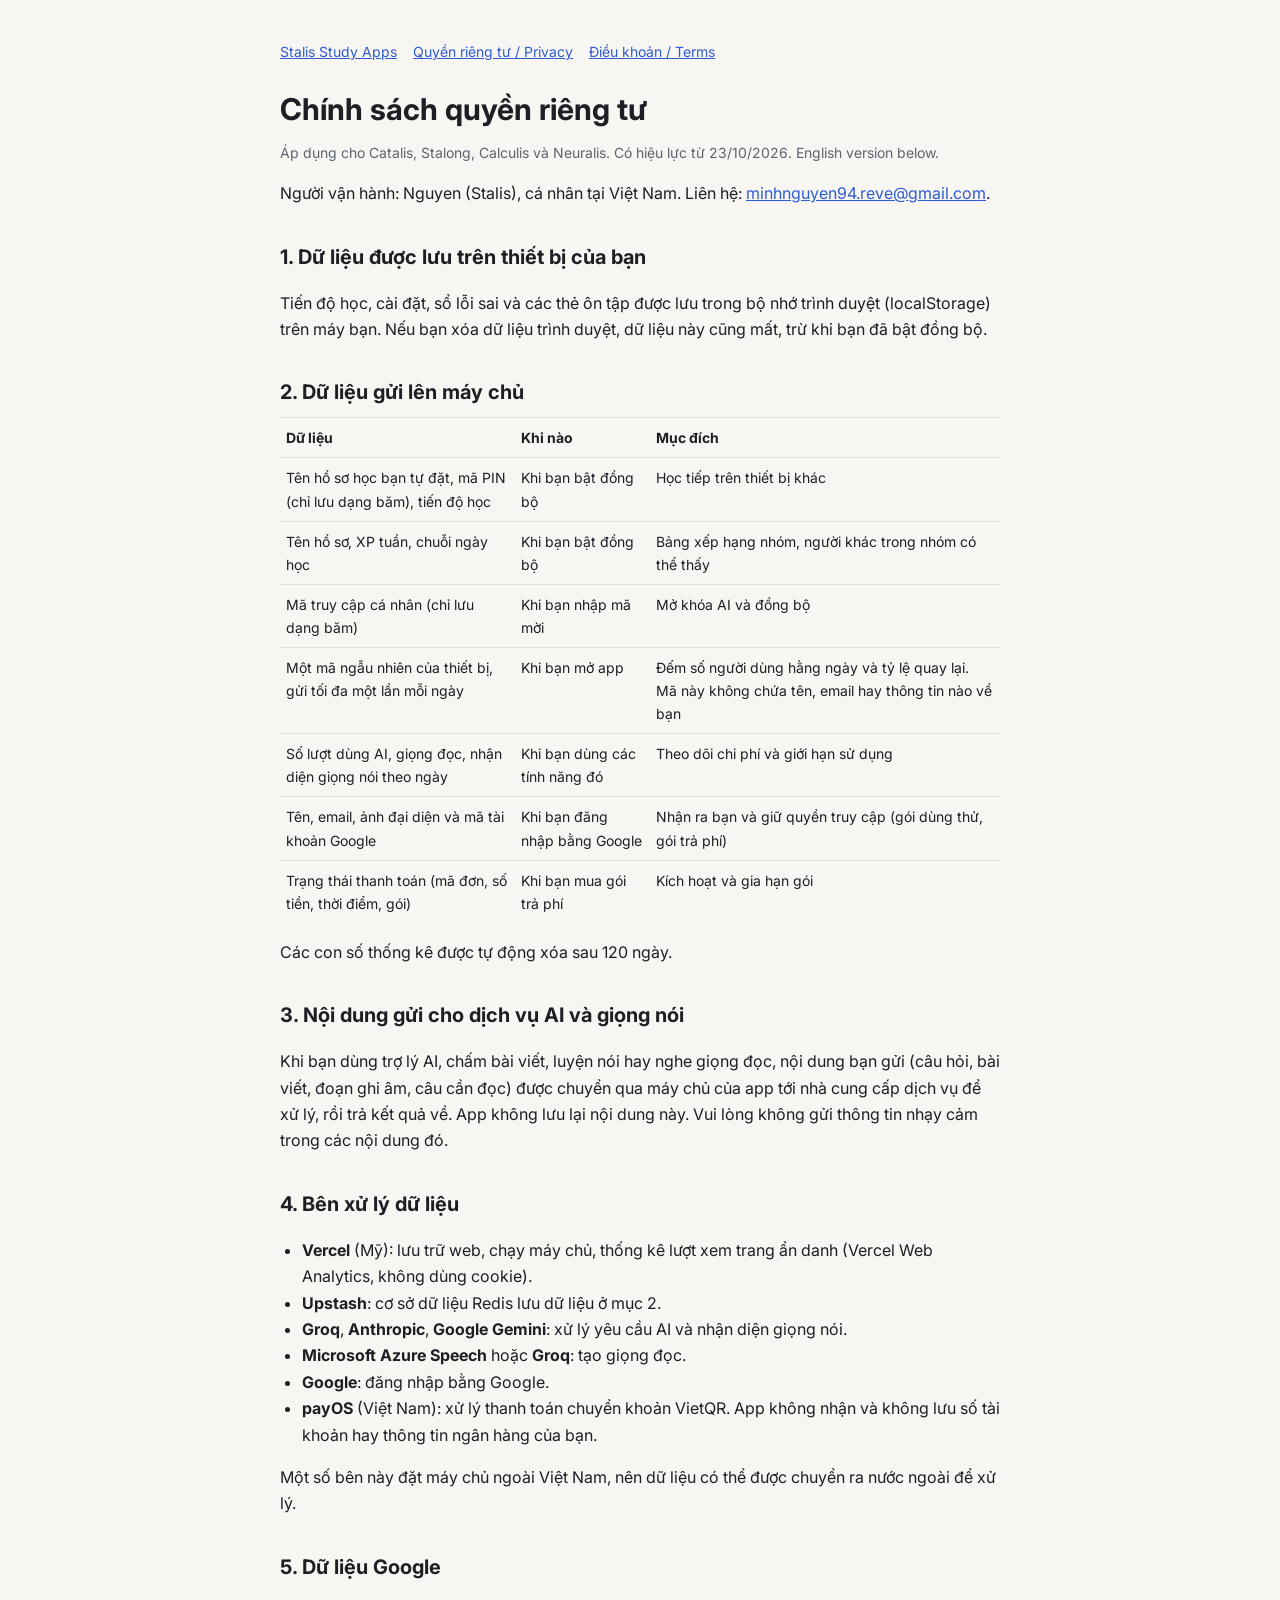
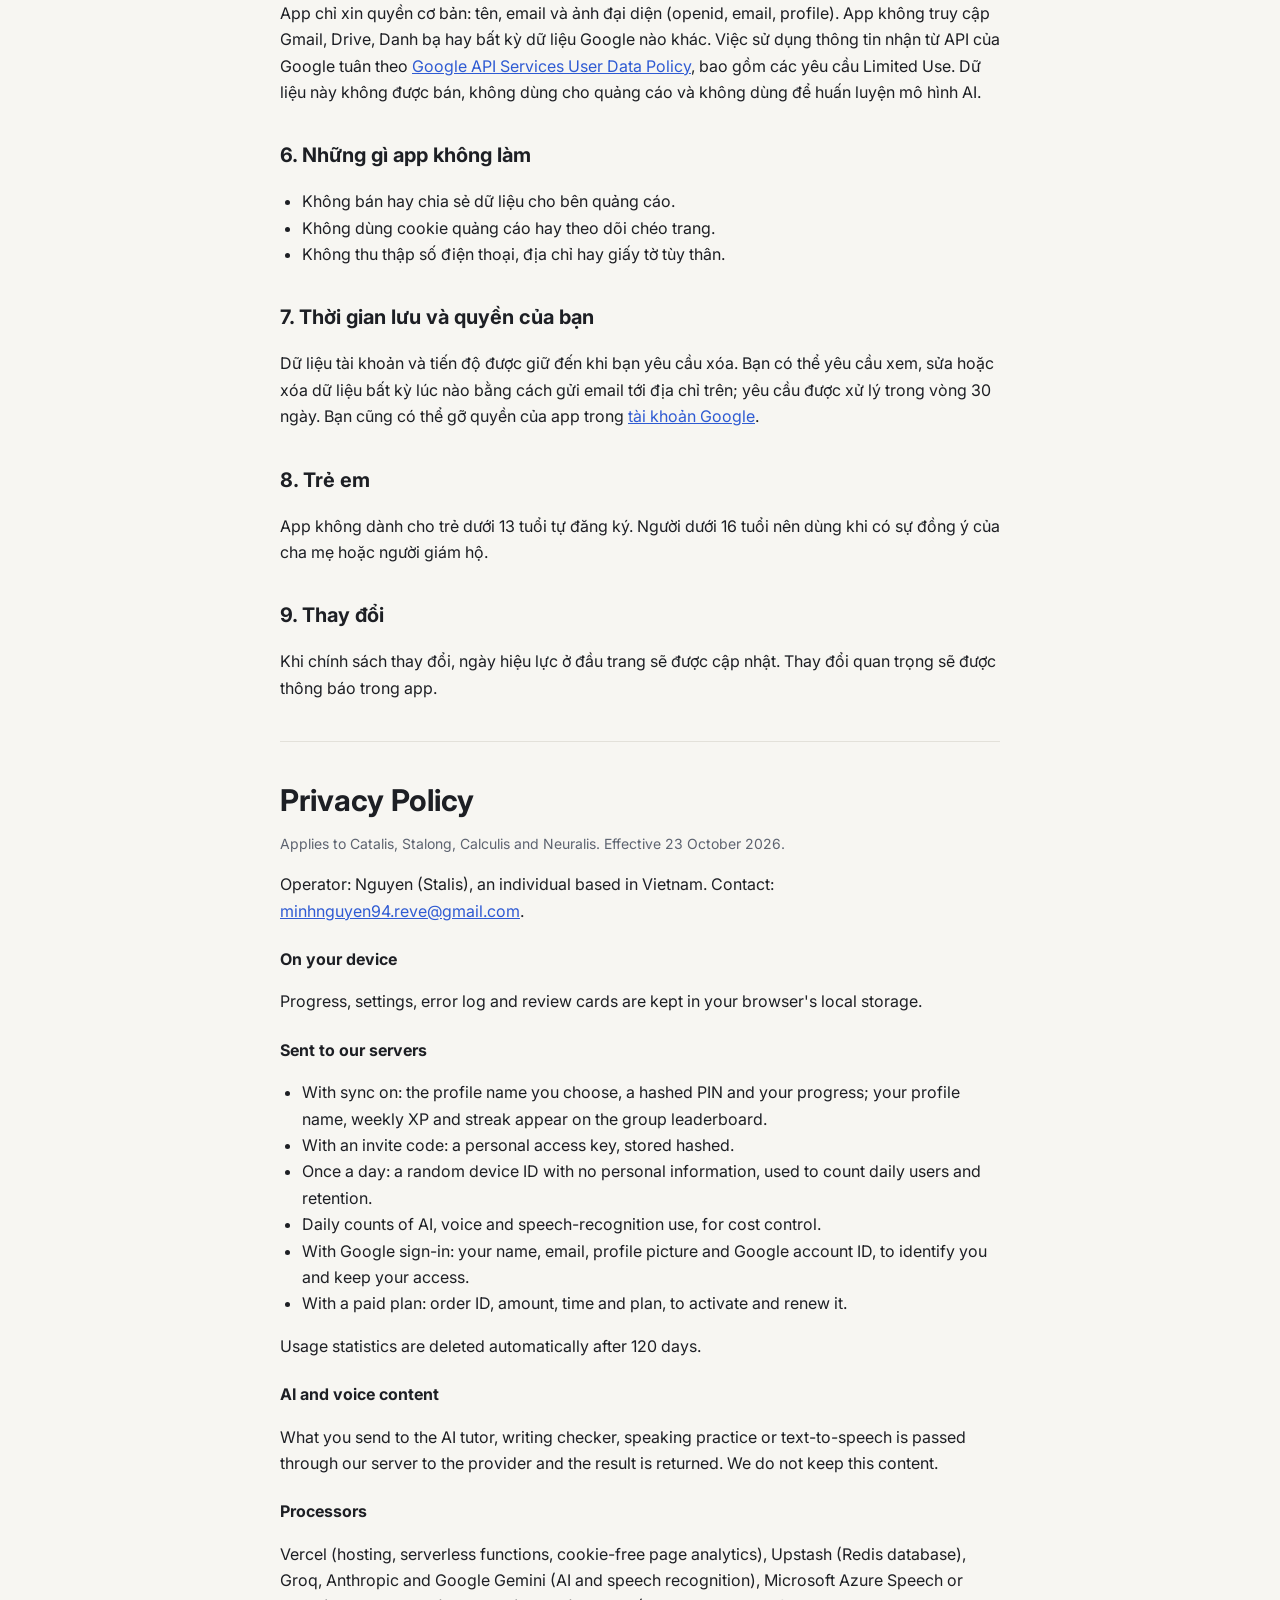
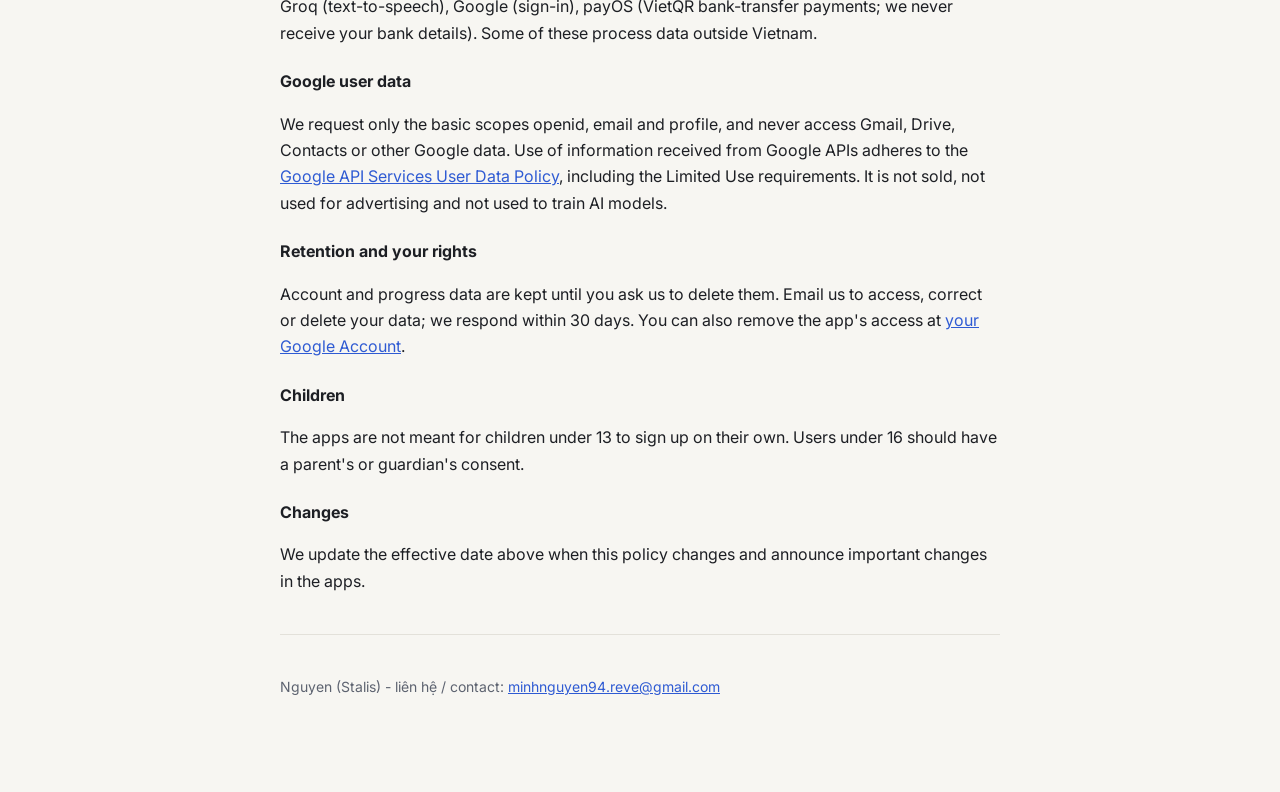
==== legal-site/privacy.html @ 17dfc668 "Google sign-in: accounts that keep AI and sync access on every device - api/auth.js verifies the Goo" ====
<!doctype html><html lang="vi"><head><title>Privacy Policy - Stalis Study Apps</title><meta name="description" content="Chính sách quyền riêng tư của Catalis, Stalong, Calculis và Neuralis."><meta charset="utf-8"><meta name="viewport" content="width=device-width,initial-scale=1">
<link href="https://fonts.googleapis.com/css2?family=Inter:wght@400;600;700&display=swap" rel="stylesheet">
<style>
:root{--bg:#f7f6f2;--fg:#1d1f24;--muted:#5d6370;--line:#e3e1da;--card:#fff;--accent:#2f5bd3}
@media (prefers-color-scheme:dark){:root{--bg:#121418;--fg:#e9eaee;--muted:#a3a9b6;--line:#2a2e36;--card:#1a1d23;--accent:#8fb0ff}}
*{box-sizing:border-box}body{margin:0;background:var(--bg);color:var(--fg);font:16px/1.65 Inter,system-ui,-apple-system,sans-serif}
main{max-width:760px;margin:0 auto;padding:40px 20px 80px}h1{font-size:30px;line-height:1.2;margin:0 0 6px}h2{font-size:20px;margin:34px 0 8px}h3{font-size:16px;margin:22px 0 6px}
p,li{color:var(--fg)}.muted{color:var(--muted);font-size:14px}a{color:var(--accent)}ul{padding-left:22px}
nav{display:flex;gap:16px;flex-wrap:wrap;font-size:14px;margin-bottom:28px}.card{background:var(--card);border:1px solid var(--line);border-radius:14px;padding:16px 18px;margin:10px 0}
hr{border:0;border-top:1px solid var(--line);margin:40px 0}table{border-collapse:collapse;width:100%;font-size:14px}td,th{border-top:1px solid var(--line);padding:8px 6px;text-align:left;vertical-align:top}
</style>
</head><body><main><nav><a href="./">Stalis Study Apps</a><a href="privacy.html">Quyền riêng tư / Privacy</a><a href="terms.html">Điều khoản / Terms</a></nav>
<h1>Chính sách quyền riêng tư</h1>
<p class="muted">Áp dụng cho Catalis, Stalong, Calculis và Neuralis. Có hiệu lực từ 23/10/2026. English version below.</p>
<p>Người vận hành: Nguyen (Stalis), cá nhân tại Việt Nam. Liên hệ: <a href="mailto:minhnguyen94.reve@gmail.com">minhnguyen94.reve@gmail.com</a>.</p>

<h2>1. Dữ liệu được lưu trên thiết bị của bạn</h2>
<p>Tiến độ học, cài đặt, sổ lỗi sai và các thẻ ôn tập được lưu trong bộ nhớ trình duyệt (localStorage) trên máy bạn. Nếu bạn xóa dữ liệu trình duyệt, dữ liệu này cũng mất, trừ khi bạn đã bật đồng bộ.</p>

<h2>2. Dữ liệu gửi lên máy chủ</h2>
<table>
<tr><th>Dữ liệu</th><th>Khi nào</th><th>Mục đích</th></tr>
<tr><td>Tên hồ sơ học bạn tự đặt, mã PIN (chỉ lưu dạng băm), tiến độ học</td><td>Khi bạn bật đồng bộ</td><td>Học tiếp trên thiết bị khác</td></tr>
<tr><td>Tên hồ sơ, XP tuần, chuỗi ngày học</td><td>Khi bạn bật đồng bộ</td><td>Bảng xếp hạng nhóm, người khác trong nhóm có thể thấy</td></tr>
<tr><td>Mã truy cập cá nhân (chỉ lưu dạng băm)</td><td>Khi bạn nhập mã mời</td><td>Mở khóa AI và đồng bộ</td></tr>
<tr><td>Một mã ngẫu nhiên của thiết bị, gửi tối đa một lần mỗi ngày</td><td>Khi bạn mở app</td><td>Đếm số người dùng hằng ngày và tỷ lệ quay lại. Mã này không chứa tên, email hay thông tin nào về bạn</td></tr>
<tr><td>Số lượt dùng AI, giọng đọc, nhận diện giọng nói theo ngày</td><td>Khi bạn dùng các tính năng đó</td><td>Theo dõi chi phí và giới hạn sử dụng</td></tr>
<tr><td>Tên, email, ảnh đại diện và mã tài khoản Google</td><td>Khi bạn đăng nhập bằng Google</td><td>Nhận ra bạn và giữ quyền truy cập (gói dùng thử, gói trả phí)</td></tr>
<tr><td>Trạng thái thanh toán (mã đơn, số tiền, thời điểm, gói)</td><td>Khi bạn mua gói trả phí</td><td>Kích hoạt và gia hạn gói</td></tr>
</table>
<p>Các con số thống kê được tự động xóa sau 120 ngày.</p>

<h2>3. Nội dung gửi cho dịch vụ AI và giọng nói</h2>
<p>Khi bạn dùng trợ lý AI, chấm bài viết, luyện nói hay nghe giọng đọc, nội dung bạn gửi (câu hỏi, bài viết, đoạn ghi âm, câu cần đọc) được chuyển qua máy chủ của app tới nhà cung cấp dịch vụ để xử lý, rồi trả kết quả về. App không lưu lại nội dung này. Vui lòng không gửi thông tin nhạy cảm trong các nội dung đó.</p>

<h2>4. Bên xử lý dữ liệu</h2>
<ul>
<li><b>Vercel</b> (Mỹ): lưu trữ web, chạy máy chủ, thống kê lượt xem trang ẩn danh (Vercel Web Analytics, không dùng cookie).</li>
<li><b>Upstash</b>: cơ sở dữ liệu Redis lưu dữ liệu ở mục 2.</li>
<li><b>Groq</b>, <b>Anthropic</b>, <b>Google Gemini</b>: xử lý yêu cầu AI và nhận diện giọng nói.</li>
<li><b>Microsoft Azure Speech</b> hoặc <b>Groq</b>: tạo giọng đọc.</li>
<li><b>Google</b>: đăng nhập bằng Google.</li>
<li><b>payOS</b> (Việt Nam): xử lý thanh toán chuyển khoản VietQR. App không nhận và không lưu số tài khoản hay thông tin ngân hàng của bạn.</li>
</ul>
<p>Một số bên này đặt máy chủ ngoài Việt Nam, nên dữ liệu có thể được chuyển ra nước ngoài để xử lý.</p>

<h2>5. Dữ liệu Google</h2>
<p>App chỉ xin quyền cơ bản: tên, email và ảnh đại diện (openid, email, profile). App không truy cập Gmail, Drive, Danh bạ hay bất kỳ dữ liệu Google nào khác. Việc sử dụng thông tin nhận từ API của Google tuân theo <a href="https://developers.google.com/terms/api-services-user-data-policy">Google API Services User Data Policy</a>, bao gồm các yêu cầu Limited Use. Dữ liệu này không được bán, không dùng cho quảng cáo và không dùng để huấn luyện mô hình AI.</p>

<h2>6. Những gì app không làm</h2>
<ul><li>Không bán hay chia sẻ dữ liệu cho bên quảng cáo.</li><li>Không dùng cookie quảng cáo hay theo dõi chéo trang.</li><li>Không thu thập số điện thoại, địa chỉ hay giấy tờ tùy thân.</li></ul>

<h2>7. Thời gian lưu và quyền của bạn</h2>
<p>Dữ liệu tài khoản và tiến độ được giữ đến khi bạn yêu cầu xóa. Bạn có thể yêu cầu xem, sửa hoặc xóa dữ liệu bất kỳ lúc nào bằng cách gửi email tới địa chỉ trên; yêu cầu được xử lý trong vòng 30 ngày. Bạn cũng có thể gỡ quyền của app trong <a href="https://myaccount.google.com/connections">tài khoản Google</a>.</p>

<h2>8. Trẻ em</h2>
<p>App không dành cho trẻ dưới 13 tuổi tự đăng ký. Người dưới 16 tuổi nên dùng khi có sự đồng ý của cha mẹ hoặc người giám hộ.</p>

<h2>9. Thay đổi</h2>
<p>Khi chính sách thay đổi, ngày hiệu lực ở đầu trang sẽ được cập nhật. Thay đổi quan trọng sẽ được thông báo trong app.</p>

<hr>
<h1 id="en">Privacy Policy</h1>
<p class="muted">Applies to Catalis, Stalong, Calculis and Neuralis. Effective 23 October 2026.</p>
<p>Operator: Nguyen (Stalis), an individual based in Vietnam. Contact: <a href="mailto:minhnguyen94.reve@gmail.com">minhnguyen94.reve@gmail.com</a>.</p>
<h3>On your device</h3>
<p>Progress, settings, error log and review cards are kept in your browser's local storage.</p>
<h3>Sent to our servers</h3>
<ul>
<li>With sync on: the profile name you choose, a hashed PIN and your progress; your profile name, weekly XP and streak appear on the group leaderboard.</li>
<li>With an invite code: a personal access key, stored hashed.</li>
<li>Once a day: a random device ID with no personal information, used to count daily users and retention.</li>
<li>Daily counts of AI, voice and speech-recognition use, for cost control.</li>
<li>With Google sign-in: your name, email, profile picture and Google account ID, to identify you and keep your access.</li>
<li>With a paid plan: order ID, amount, time and plan, to activate and renew it.</li>
</ul>
<p>Usage statistics are deleted automatically after 120 days.</p>
<h3>AI and voice content</h3>
<p>What you send to the AI tutor, writing checker, speaking practice or text-to-speech is passed through our server to the provider and the result is returned. We do not keep this content.</p>
<h3>Processors</h3>
<p>Vercel (hosting, serverless functions, cookie-free page analytics), Upstash (Redis database), Groq, Anthropic and Google Gemini (AI and speech recognition), Microsoft Azure Speech or Groq (text-to-speech), Google (sign-in), payOS (VietQR bank-transfer payments; we never receive your bank details). Some of these process data outside Vietnam.</p>
<h3>Google user data</h3>
<p>We request only the basic scopes openid, email and profile, and never access Gmail, Drive, Contacts or other Google data. Use of information received from Google APIs adheres to the <a href="https://developers.google.com/terms/api-services-user-data-policy">Google API Services User Data Policy</a>, including the Limited Use requirements. It is not sold, not used for advertising and not used to train AI models.</p>
<h3>Retention and your rights</h3>
<p>Account and progress data are kept until you ask us to delete them. Email us to access, correct or delete your data; we respond within 30 days. You can also remove the app's access at <a href="https://myaccount.google.com/connections">your Google Account</a>.</p>
<h3>Children</h3>
<p>The apps are not meant for children under 13 to sign up on their own. Users under 16 should have a parent's or guardian's consent.</p>
<h3>Changes</h3>
<p>We update the effective date above when this policy changes and announce important changes in the apps.</p><hr><p class="muted">Nguyen (Stalis) - liên hệ / contact: <a href="mailto:minhnguyen94.reve@gmail.com">minhnguyen94.reve@gmail.com</a></p></main></body></html>
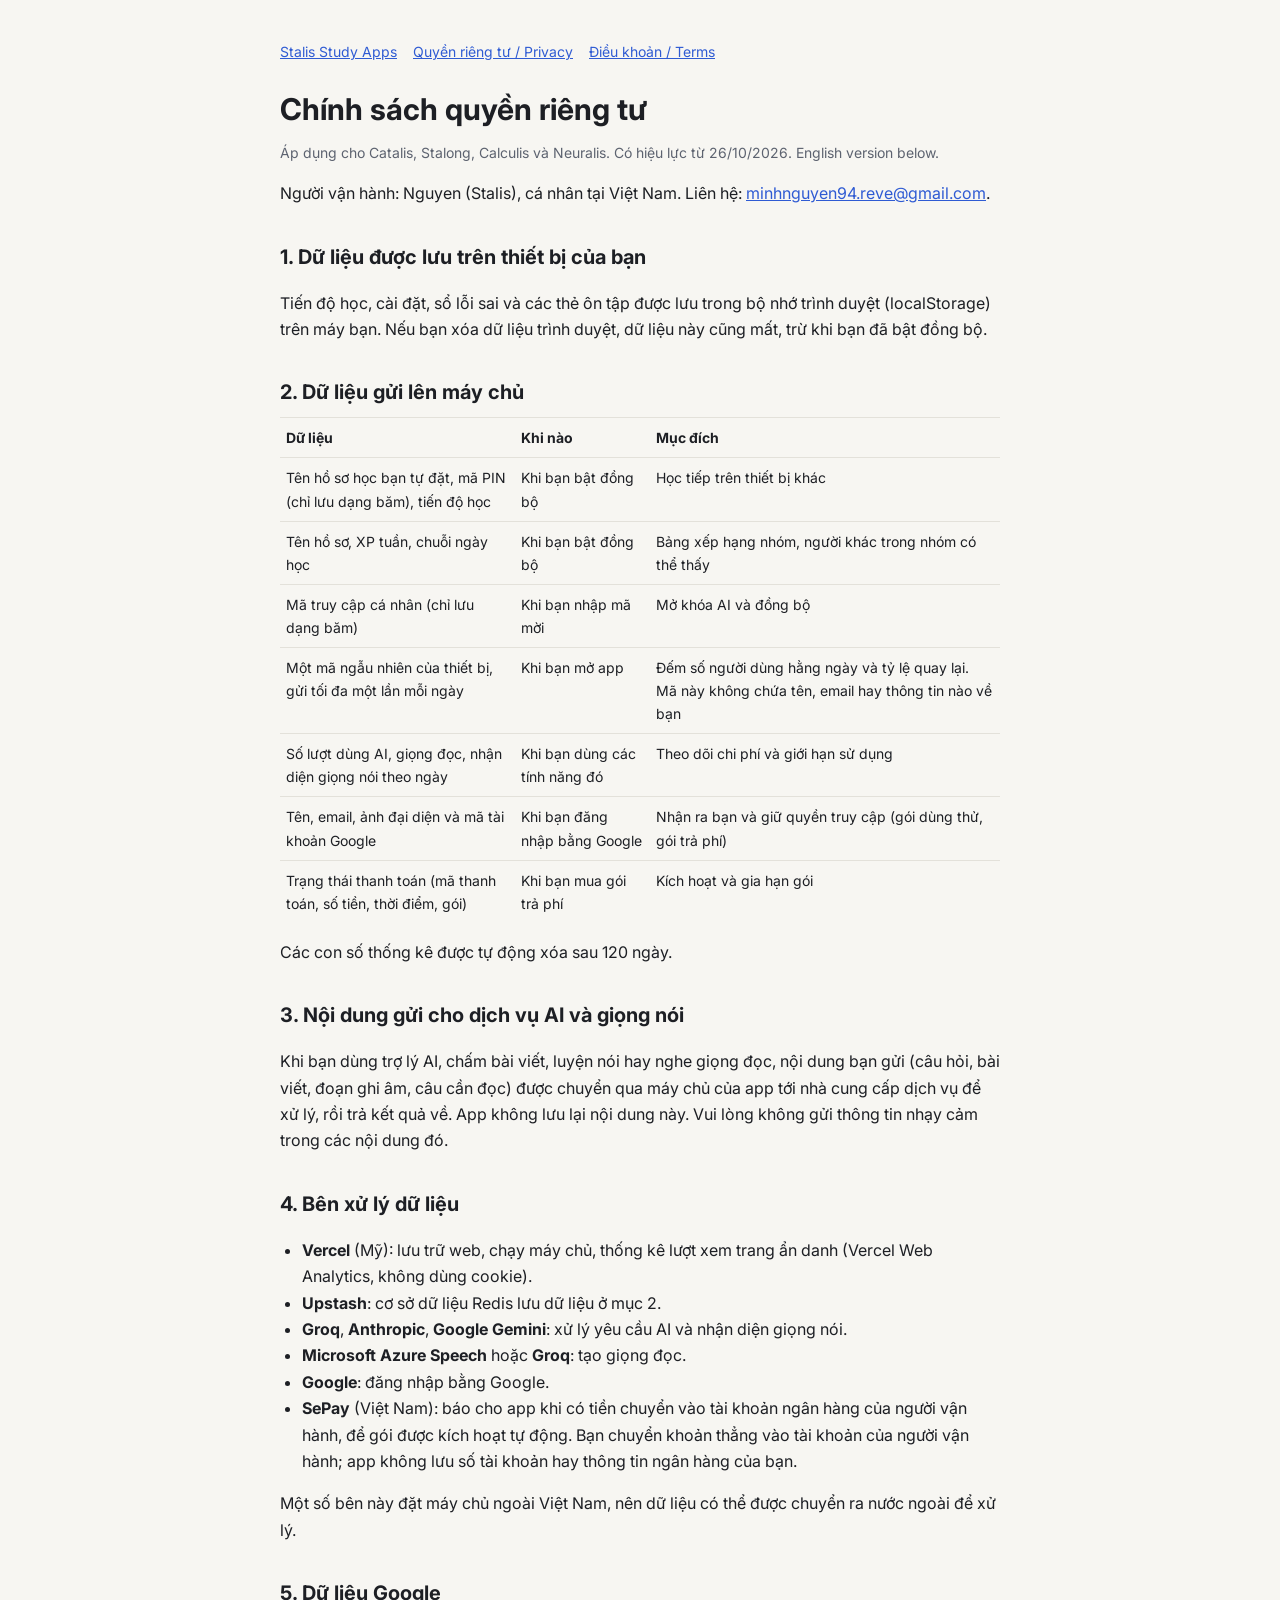
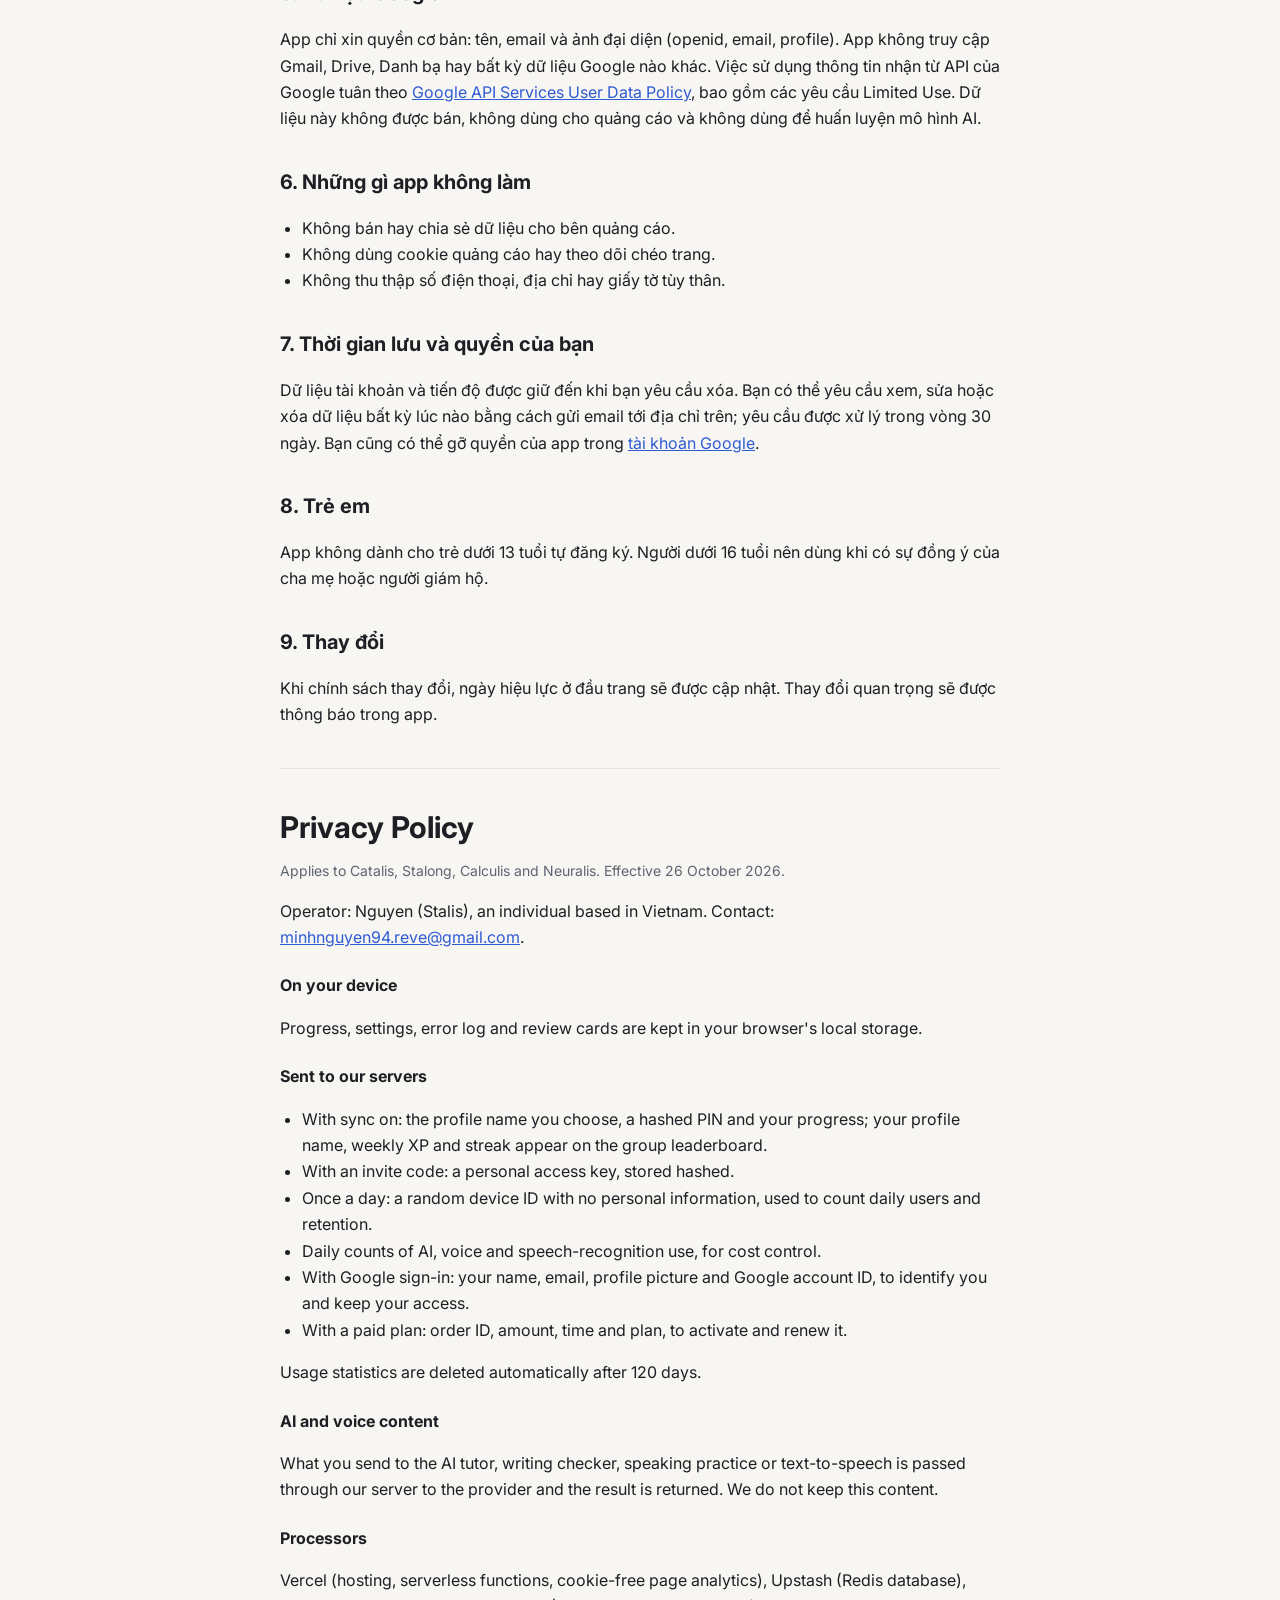
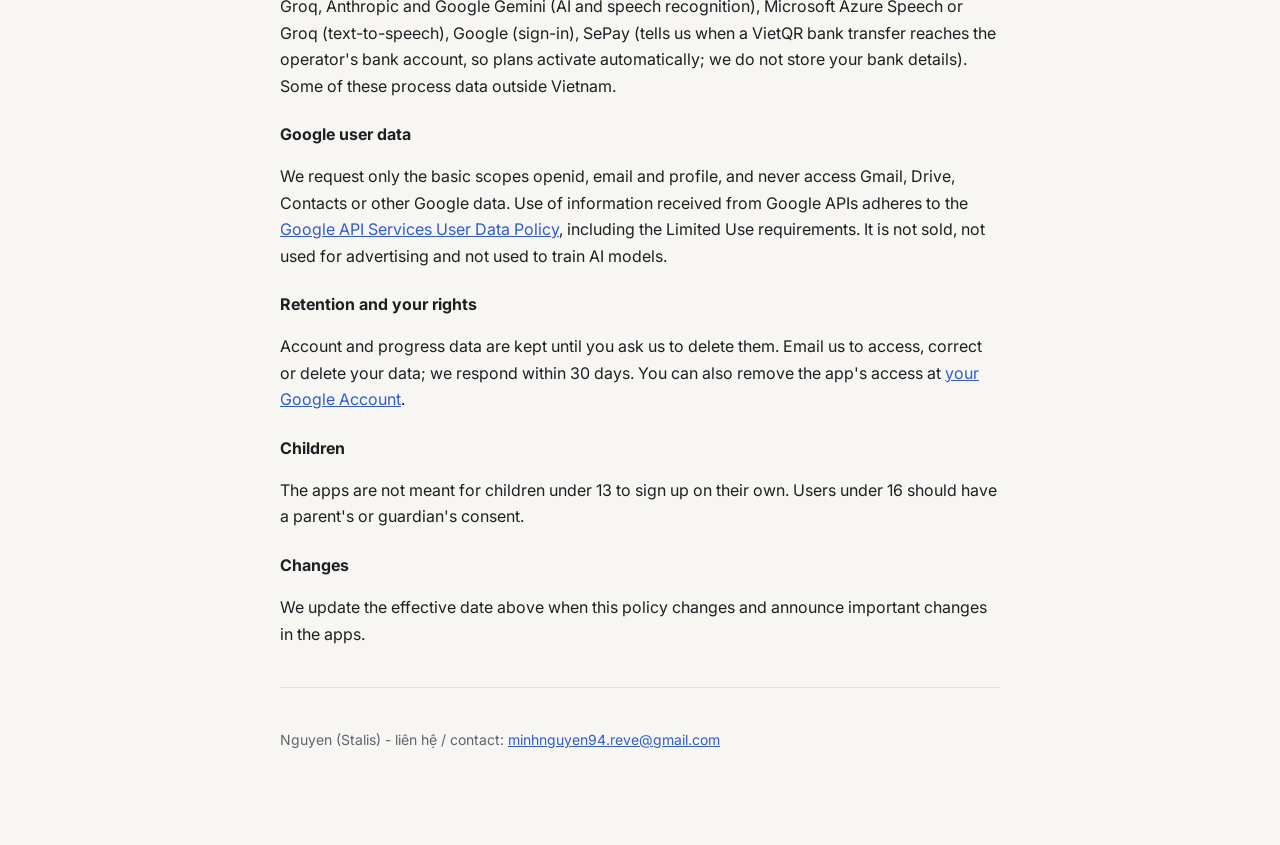
==== commit dc480f7e: "Payments: switch from payOS to SePay (VietQR transfer, confirmed by webhook) payOS bank linking need" ====
--- a/legal-site/privacy.html
+++ b/legal-site/privacy.html
@@ -11,7 +11,7 @@
 </style>
 </head><body><main><nav><a href="./">Stalis Study Apps</a><a href="privacy.html">Quyền riêng tư / Privacy</a><a href="terms.html">Điều khoản / Terms</a></nav>
 <h1>Chính sách quyền riêng tư</h1>
-<p class="muted">Áp dụng cho Catalis, Stalong, Calculis và Neuralis. Có hiệu lực từ 23/10/2026. English version below.</p>
+<p class="muted">Áp dụng cho Catalis, Stalong, Calculis và Neuralis. Có hiệu lực từ 26/10/2026. English version below.</p>
 <p>Người vận hành: Nguyen (Stalis), cá nhân tại Việt Nam. Liên hệ: <a href="mailto:minhnguyen94.reve@gmail.com">minhnguyen94.reve@gmail.com</a>.</p>
 
 <h2>1. Dữ liệu được lưu trên thiết bị của bạn</h2>
@@ -26,7 +26,7 @@
 <tr><td>Một mã ngẫu nhiên của thiết bị, gửi tối đa một lần mỗi ngày</td><td>Khi bạn mở app</td><td>Đếm số người dùng hằng ngày và tỷ lệ quay lại. Mã này không chứa tên, email hay thông tin nào về bạn</td></tr>
 <tr><td>Số lượt dùng AI, giọng đọc, nhận diện giọng nói theo ngày</td><td>Khi bạn dùng các tính năng đó</td><td>Theo dõi chi phí và giới hạn sử dụng</td></tr>
 <tr><td>Tên, email, ảnh đại diện và mã tài khoản Google</td><td>Khi bạn đăng nhập bằng Google</td><td>Nhận ra bạn và giữ quyền truy cập (gói dùng thử, gói trả phí)</td></tr>
-<tr><td>Trạng thái thanh toán (mã đơn, số tiền, thời điểm, gói)</td><td>Khi bạn mua gói trả phí</td><td>Kích hoạt và gia hạn gói</td></tr>
+<tr><td>Trạng thái thanh toán (mã thanh toán, số tiền, thời điểm, gói)</td><td>Khi bạn mua gói trả phí</td><td>Kích hoạt và gia hạn gói</td></tr>
 </table>
 <p>Các con số thống kê được tự động xóa sau 120 ngày.</p>
 
@@ -40,7 +40,7 @@
 <li><b>Groq</b>, <b>Anthropic</b>, <b>Google Gemini</b>: xử lý yêu cầu AI và nhận diện giọng nói.</li>
 <li><b>Microsoft Azure Speech</b> hoặc <b>Groq</b>: tạo giọng đọc.</li>
 <li><b>Google</b>: đăng nhập bằng Google.</li>
-<li><b>payOS</b> (Việt Nam): xử lý thanh toán chuyển khoản VietQR. App không nhận và không lưu số tài khoản hay thông tin ngân hàng của bạn.</li>
+<li><b>SePay</b> (Việt Nam): báo cho app khi có tiền chuyển vào tài khoản ngân hàng của người vận hành, để gói được kích hoạt tự động. Bạn chuyển khoản thẳng vào tài khoản của người vận hành; app không lưu số tài khoản hay thông tin ngân hàng của bạn.</li>
 </ul>
 <p>Một số bên này đặt máy chủ ngoài Việt Nam, nên dữ liệu có thể được chuyển ra nước ngoài để xử lý.</p>
 
@@ -61,7 +61,7 @@
 
 <hr>
 <h1 id="en">Privacy Policy</h1>
-<p class="muted">Applies to Catalis, Stalong, Calculis and Neuralis. Effective 23 October 2026.</p>
+<p class="muted">Applies to Catalis, Stalong, Calculis and Neuralis. Effective 26 October 2026.</p>
 <p>Operator: Nguyen (Stalis), an individual based in Vietnam. Contact: <a href="mailto:minhnguyen94.reve@gmail.com">minhnguyen94.reve@gmail.com</a>.</p>
 <h3>On your device</h3>
 <p>Progress, settings, error log and review cards are kept in your browser's local storage.</p>
@@ -78,7 +78,7 @@
 <h3>AI and voice content</h3>
 <p>What you send to the AI tutor, writing checker, speaking practice or text-to-speech is passed through our server to the provider and the result is returned. We do not keep this content.</p>
 <h3>Processors</h3>
-<p>Vercel (hosting, serverless functions, cookie-free page analytics), Upstash (Redis database), Groq, Anthropic and Google Gemini (AI and speech recognition), Microsoft Azure Speech or Groq (text-to-speech), Google (sign-in), payOS (VietQR bank-transfer payments; we never receive your bank details). Some of these process data outside Vietnam.</p>
+<p>Vercel (hosting, serverless functions, cookie-free page analytics), Upstash (Redis database), Groq, Anthropic and Google Gemini (AI and speech recognition), Microsoft Azure Speech or Groq (text-to-speech), Google (sign-in), SePay (tells us when a VietQR bank transfer reaches the operator's bank account, so plans activate automatically; we do not store your bank details). Some of these process data outside Vietnam.</p>
 <h3>Google user data</h3>
 <p>We request only the basic scopes openid, email and profile, and never access Gmail, Drive, Contacts or other Google data. Use of information received from Google APIs adheres to the <a href="https://developers.google.com/terms/api-services-user-data-policy">Google API Services User Data Policy</a>, including the Limited Use requirements. It is not sold, not used for advertising and not used to train AI models.</p>
 <h3>Retention and your rights</h3>
